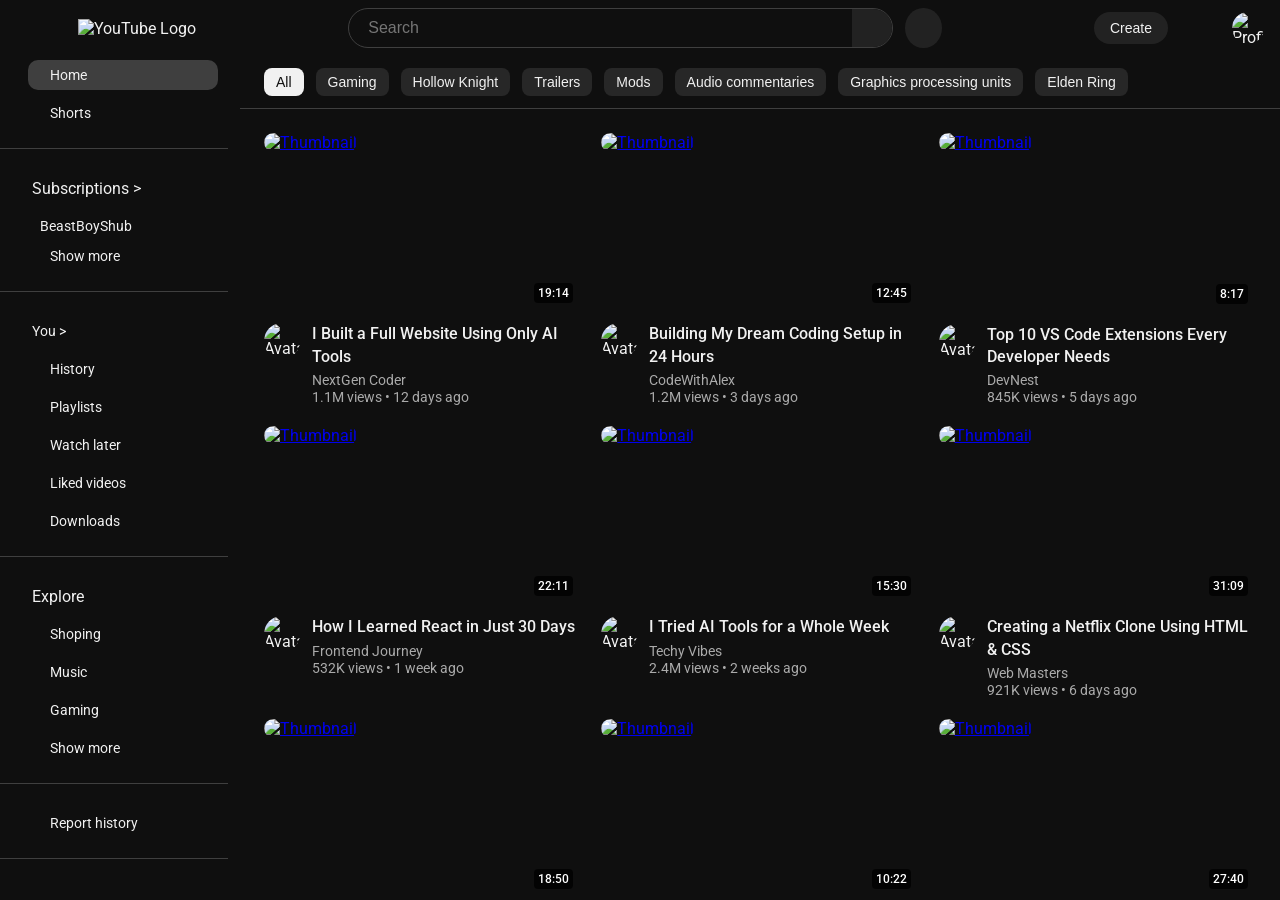
==== index.html @ 4cfa0998 "fix index location" ====
<!doctype html>
<html lang="javascript">

<head>
  <meta charset="UTF-8" />
  <meta name="viewport" content="width=device-width, initial-scale=1.0" />
  <title>YT UI Clone</title>
  <link rel="stylesheet" href="/src/main.css" />
  <link rel="stylesheet" href="/src/header.css" />
  <link rel="stylesheet" href="/src/content.css" />
  <link rel="stylesheet" href="https://cdnjs.cloudflare.com/ajax/libs/font-awesome/7.0.1/css/all.min.css"
    integrity="sha512-2SwdPD6INVrV/lHTZbO2nodKhrnDdJK9/kg2XD1r9uGqPo1cUbujc+IYdlYdEErWNu69gVcYgdxlmVmzTWnetw=="
    crossorigin="anonymous" referrerpolicy="no-referrer" />
</head>

<body>
  <!-- Header -->
  <header class="header">
    <div class="header-left">
      <button class="icon-btn menu-btn" id="menu-toggle">
        <i class="fa-solid fa-bars"></i>
      </button>
      <div class="logo">
        <img src="/src/images/logo.png" alt="YouTube Logo" class="yt-logo" />
      </div>
    </div>

    <div class="header-middle">
      <div class="search-container">
        <input type="text" id="search-input" placeholder="Search" />
        <button class="search-btn" id="search-btn">
          <i class="fa-solid fa-magnifying-glass"></i>
        </button>
      </div>
      <button class="icon-btn mic-btn">
        <i class="fa-solid fa-microphone"></i>
      </button>
    </div>

    <div class="header-right">
      <button class="create-btn">
        <i class="fa-solid fa-plus"></i> Create
      </button>
      <button class="icon-btn bell-btn">
        <i class="fa-regular fa-bell"></i>
      </button>
      <img src="/src/images/yt.png" alt="Profile" class="profile-pic" />
    </div>
  </header>

  <!-- Main -->
  <div class="main-layout">
    <!-- side-bar -->
    <aside class="sidebar" id="sidebar">
      <div class="nav-section">
        <a href="#" class="nav-item active"><span class="nav-icon"><i class="fa-solid fa-house"></i></span>
          Home</a>
        <a href="#" class="nav-item"><span class="nav-icon"><i class="fa-brands fa-tiktok"></i></span>
          Shorts</a>
      </div>
      <hr />
      <div class="nav-section">
        <a href="#" class="nav-item nav-title"> Subscriptions ></a>
        <div class="channels">
          <a href="#" class="nav-item"><img class="channel-logo" src="/src/images/bbs.jpg" alt="" />
            BeastBoyShub</a>
          <a href="#" class="nav-item"><span class="nav-icon"><i class="fa-solid fa-angle-down"></i></span>
            Show more
          </a>
        </div>
      </div>
      <hr />
      <div class="nav-section">
        <a href="#" class="nav-item nav-titlee">You ></a>
        <a href="#" class="nav-item"><span class="nav-icon"><i class="fa-solid fa-clock-rotate-left"></i></span>
          History</a>
        <a href="#" class="nav-item"><span class="nav-icon"><i class="fa-solid fa-bars-staggered"></i></span>
          Playlists</a>
        <a href="#" class="nav-item"><span class="nav-icon"><i class="fa-regular fa-clock"></i></span>
          Watch later</a>
        <a href="#" class="nav-item"><span class="nav-icon"><i class="fa-regular fa-thumbs-up"></i></span>
          Liked videos</a>
        <a href="#" class="nav-item"><span class="nav-icon"><i class="fa-solid fa-arrow-down"></i></span>
          Downloads</a>
      </div>
      <hr />
      <div class="nav-section">
        <a href="#" class="nav-item nav-title"> Explore</a>
        <a href="#" class="nav-item"><span class="nav-icon"><i class="fa-solid fa-bag-shopping"></i></span>
          Shoping</a>
        <a href="#" class="nav-item"><span class="nav-icon"><i class="fa-solid fa-music"></i></span>
          Music</a>
        <a href="#" class="nav-item"><span class="nav-icon"><i class="fa-solid fa-gamepad"></i></span>
          Gaming</a>
        <a href="#" class="nav-item"><span class="nav-icon"><i class="fa-solid fa-angle-down"></i></span>
          Show more</a>
      </div>
      <hr />
      <div class="nav-section">
        <a href="#" class="nav-item"><span class="nav-icon"><i class="fa-regular fa-flag"></i></i></span>
          Report history</a>
      </div>
      <hr>
      <div class="nav-section footer">
        <div class="footer-section">
          <a href="#" class="footer-link">About</a>
          <a href="#" class="footer-link">Contact Us</a>
          <a href="#" class="footer-link">Copyright</a>
        </div>
        <div class="footer-section">
          <a href="#" class="footer-link">Privacy</a>
          <a href="#" class="footer-link">Terms</a>
          <a href="#" class="footer-link">Policy & Safety</a>
        </div>
        <div class="footer-section copyright">© 2026 Google LLC</div>
      </div>
    </aside>

    <aside class="smaller-sidebar">
      <a href="#home" class="sidebar-btn"><span><i class="fa-solid fa-house"></i>
          <h1>Home</h1>
        </span></a>
      <a href="#shorts" class="sidebar-btn"><span><i class="fa-brands fa-tiktok"></i>
          <h1>Shorts</h1>
        </span></a>
      <a href="#subscription" class="sidebar-btn">
        <span><i class="fa-regular fa-circle-play"></i>
          <h1>Subscription</h1>
        </span>
      </a>
      <a href="#explore" class="sidebar-btn">
        <span><i class="fa-regular fa-circle-user">
          </i>
          <h1>Explore</h1>
        </span>
      </a>
    </aside>

    <main class="main-content">
      <div class="filter-pannel" id="flter-pannel">
        <button class="filter-btn active">All</button>
        <button class="filter-btn">Gaming</button>
        <button class="filter-btn">Hollow Knight</button>
        <button class="filter-btn">Trailers</button>
        <button class="filter-btn">Mods</button>
        <button class="filter-btn">Audio commentaries</button>
        <button class="filter-btn">Graphics processing units</button>
        <button class="filter-btn">Elden Ring</button>
      </div>

      <div class="video-grid" id="video-grid">

        <!-- CARD 1 -->
        <!-- CARD 10 -->
        <div class="video-card">
          <div class="thumbnail-container">
            <a href="#">
              <img src="https://images.unsplash.com/photo-1516321497487-e288fb19713f?w=1280&h=720&fit=crop"
                alt="Thumbnail" class="thumbnail">
            </a>
            <span class="video-duration">19:14</span>
          </div>

          <div class="video-info">
            <img src="https://randomuser.me/api/portraits/men/41.jpg" alt="Avatar" class="channel-avatar">

            <div class="video-text">
              <h3 class="video-title">I Built a Full Website Using Only AI Tools</h3>
              <p class="channel-name">NextGen Coder</p>
              <p class="video-stats">1.1M views • 12 days ago</p>
            </div>
          </div>
        </div>

        <div class="video-card">
          <div class="thumbnail-container">
            <a href="#">
              <img src="https://images.unsplash.com/photo-1498050108023-c5249f4df085?w=1280&h=720&fit=crop"
                alt="Thumbnail" class="thumbnail">
            </a>
            <span class="video-duration">12:45</span>
          </div>

          <div class="video-info">
            <img src="https://randomuser.me/api/portraits/men/32.jpg" alt="Avatar" class="channel-avatar">

            <div class="video-text">
              <h3 class="video-title">Building My Dream Coding Setup in 24 Hours</h3>
              <p class="channel-name">CodeWithAlex</p>
              <p class="video-stats">1.2M views • 3 days ago</p>
            </div>
          </div>
        </div>

        <!-- CARD 2 -->
        <div class="video-card">
          <div class="thumbnail-container">
            <a href="#">
              <img src="https://images.unsplash.com/photo-1516321318423-f06f85e504b3?w=1280&h=720&fit=crop"
                alt="Thumbnail" class="thumbnail">
            </a>
            <span class="video-duration">8:17</span>
          </div>

          <div class="video-info">
            <img src="https://randomuser.me/api/portraits/women/44.jpg" alt="Avatar" class="channel-avatar">

            <div class="video-text">
              <h3 class="video-title">Top 10 VS Code Extensions Every Developer Needs</h3>
              <p class="channel-name">DevNest</p>
              <p class="video-stats">845K views • 5 days ago</p>
            </div>
          </div>
        </div>

        <!-- CARD 3 -->
        <div class="video-card">
          <div class="thumbnail-container">
            <a href="#">
              <img src="https://images.unsplash.com/photo-1504384308090-c894fdcc538d?w=1280&h=720&fit=crop"
                alt="Thumbnail" class="thumbnail">
            </a>
            <span class="video-duration">22:11</span>
          </div>

          <div class="video-info">
            <img src="https://randomuser.me/api/portraits/men/55.jpg" alt="Avatar" class="channel-avatar">

            <div class="video-text">
              <h3 class="video-title">How I Learned React in Just 30 Days</h3>
              <p class="channel-name">Frontend Journey</p>
              <p class="video-stats">532K views • 1 week ago</p>
            </div>
          </div>
        </div>

        <!-- CARD 4 -->
        <div class="video-card">
          <div class="thumbnail-container">
            <a href="#">
              <img src="https://images.unsplash.com/photo-1518770660439-4636190af475?w=1280&h=720&fit=crop"
                alt="Thumbnail" class="thumbnail">
            </a>
            <span class="video-duration">15:30</span>
          </div>

          <div class="video-info">
            <img src="https://randomuser.me/api/portraits/women/12.jpg" alt="Avatar" class="channel-avatar">

            <div class="video-text">
              <h3 class="video-title">I Tried AI Tools for a Whole Week</h3>
              <p class="channel-name">Techy Vibes</p>
              <p class="video-stats">2.4M views • 2 weeks ago</p>
            </div>
          </div>
        </div>

        <!-- CARD 5 -->
        <div class="video-card">
          <div class="thumbnail-container">
            <a href="#">
              <img src="https://images.unsplash.com/photo-1496171367470-9ed9a91ea931?w=1280&h=720&fit=crop"
                alt="Thumbnail" class="thumbnail">
            </a>
            <span class="video-duration">31:09</span>
          </div>

          <div class="video-info">
            <img src="https://randomuser.me/api/portraits/men/77.jpg" alt="Avatar" class="channel-avatar">

            <div class="video-text">
              <h3 class="video-title">Creating a Netflix Clone Using HTML & CSS</h3>
              <p class="channel-name">Web Masters</p>
              <p class="video-stats">921K views • 6 days ago</p>
            </div>
          </div>
        </div>

        <!-- CARD 6 -->
        <div class="video-card">
          <div class="thumbnail-container">
            <a href="#">
              <img src="https://images.unsplash.com/photo-1521737604893-d14cc237f11d?w=1280&h=720&fit=crop"
                alt="Thumbnail" class="thumbnail">
            </a>
            <span class="video-duration">18:50</span>
          </div>

          <div class="video-info">
            <img src="https://randomuser.me/api/portraits/women/65.jpg" alt="Avatar" class="channel-avatar">

            <div class="video-text">
              <h3 class="video-title">Day in the Life of a Computer Science Student</h3>
              <p class="channel-name">Campus Logs</p>
              <p class="video-stats">410K views • 4 days ago</p>
            </div>
          </div>
        </div>

        <!-- CARD 7 -->
        <div class="video-card">
          <div class="thumbnail-container">
            <a href="#">
              <img src="https://images.unsplash.com/photo-1488590528505-98d2b5aba04b?w=1280&h=720&fit=crop"
                alt="Thumbnail" class="thumbnail">
            </a>
            <span class="video-duration">10:22</span>
          </div>

          <div class="video-info">
            <img src="https://randomuser.me/api/portraits/men/18.jpg" alt="Avatar" class="channel-avatar">

            <div class="video-text">
              <h3 class="video-title">JavaScript Projects You Should Build Right Now</h3>
              <p class="channel-name">Code Sphere</p>
              <p class="video-stats">678K views • 2 days ago</p>
            </div>
          </div>
        </div>

        <!-- CARD 8 -->
        <div class="video-card">
          <div class="thumbnail-container">
            <a href="#">
              <img src="https://images.unsplash.com/photo-1517694712202-14dd9538aa97?w=1280&h=720&fit=crop"
                alt="Thumbnail" class="thumbnail">
            </a>
            <span class="video-duration">27:40</span>
          </div>

          <div class="video-info">
            <img src="https://randomuser.me/api/portraits/women/21.jpg" alt="Avatar" class="channel-avatar">

            <div class="video-text">
              <h3 class="video-title">Can You Learn Web Development Without College?</h3>
              <p class="channel-name">Future Dev</p>
              <p class="video-stats">1.8M views • 1 month ago</p>
            </div>
          </div>
        </div>

        <!-- CARD 9 -->
        <div class="video-card">
          <div class="thumbnail-container">
            <a href="#">
              <img src="https://images.unsplash.com/photo-1461749280684-dccba630e2f6?w=1280&h=720&fit=crop"
                alt="Thumbnail" class="thumbnail">
            </a>
            <span class="video-duration">14:58</span>
          </div>

          <div class="video-info">
            <img src="https://randomuser.me/api/portraits/men/91.jpg" alt="Avatar" class="channel-avatar">

            <div class="video-text">
              <h3 class="video-title">My First Freelance Client Paid Me THIS Much</h3>
              <p class="channel-name">Digital Hustle</p>
              <p class="video-stats">759K views • 9 days ago</p>
            </div>
          </div>
        </div>

      </div>
    </main>
  </div>
</body>

</html>
---- src/main.css ----
@import url("https://fonts.googleapis.com/css2?family=Roboto:ital,wght@0,100..900;1,100..900&display=swap");

:root {
  --bg-main: #0f0f0f;
  --bg-hover: #3f3f3f;
  --bg-search: #121212;
  --border-color: #3f3f3f;
  --text-primary: #f1f1f1;
  --text-secondary: #aaaaaa;
  --btn-bg: #222222;
  --pill-bg: #272727;
  --pill-bg-active: #f1f1f1;
  --pill-text-active: #0f0f0f;
  --font-stack: "Roboto", Arial, sans-serif;
}

* {
  margin: 0;
  padding: 0;
  box-sizing: border-box;
}

body {
  background-color: var(--bg-main);
  color: var(--text-primary);
  font-family: var(--font-stack);
  height: 100vh;
}
---- src/header.css ----
.header {
  background-color: var(--bg-main);
  display: flex;
  justify-content: space-between;
  align-items: center;
  height: 56px;
  padding: 0 16px;
  position: sticky;
  top: 0;
  z-index: 1000;
}

.header-left,
.header-middle,
.header-right {
  display: flex;
  align-items: center;
  gap: 12px;
  padding-left: 10px;
}

.yt-logo {
  height: 20px;
}

.icon-btn {
  background: none;
  border: none;
  color: var(--text-primary);
  font-size: 20px;
  cursor: pointer;
  border-radius: 50%;
  width: 40px;
  height: 40px;
  display: flex;
  justify-content: center;
  align-items: center;
}

.icon-btn:hover {
  background-color: var(--bg-hover);
}

.search-container {
  height: 40px;
  display: flex;
  justify-content: flex-end;
  align-items: center;
  border: 1px solid var(--border-color);
  border-radius: 40px;
  flex-shrink: 1;
  max-width: 600px;
  width: 100%;
}

#search-input {
  width: clamp(150px, 40vw, 500px);
  border: none;
  background-color: transparent;
  color: var(--text-primary);
  padding: 0 0 0 16px;
  outline: none;
  font-size: 16px;
}

.search-btn {
  display: flex;
  justify-content: center;
  align-items: center;
  border: none;
  border-radius: 0 40px 40px 0;
  background-color: var(--btn-bg);
  color: var(--text-primary);
  padding: 0 20px;
  height: 100%;
  cursor: pointer;
}

.search-btn:hover {
  background-color: var(--bg-hover);
}

.mic-btn {
  background-color: var(--btn-bg);
  font-size: 16px;
}

.create-btn {
  background-color: var(--btn-bg);
  color: var(--text-primary);
  border: none;
  border-radius: 18px;
  padding: 8px 16px;
  font-weight: 500;
  font-size: 14px;
  cursor: pointer;
  white-space: nowrap;
}

.create-btn:hover {
  background-color: var(--bg-hover);
}

.profile-pic {
  height: 32px;
  width: 32px;
  cursor: pointer;
  border-radius: 50%;
}

@media screen and (max-width: 1000px) {
  .header {
    padding: 0 14px;
  }
  .header-left {
    padding-left: 0;
  }
}

@media screen and (max-width: 600px) {
  .header-middle {
    flex: 1;
    justify-content: flex-end;
  }

  .search-container {
    width: 40px;
    border: none;
  }

  #search-input {
    display: none;
  }
  .search-btn {
    width: 40px;
    height: 40px;
    border-radius: 50%;
    padding: 0;
  }
}

@media screen and (max-width: 490px) {
  .mic-btn {
    display: none;
  }
  .bell-btn {
    display: none;
  }
}

@media screen and (max-width: 300px) {
  .create-btn {
    display: none;
  }
}
---- src/content.css ----
.main-layout {
  display: flex;
  height: calc(100vh - 56px);
}

.sidebar {
  background-color: var(--bg-main);
  width: 240px;
  padding-right: 12px;
  overflow-y: auto;
  display: flex;
  flex-direction: column;
  gap: 20px;
}

hr {
  border: none;
  border-top: 1px solid var(--border-color);
}

.nav-section {
  padding: 4px 10px 0 10px;
  display: flex;
  flex-direction: column;
  gap: 8px;
}

.nav-item {
  display: flex;
  align-items: center;
  margin: 0px 0px 0px 18px;
  color: var(--text-primary);
  text-decoration: none;
  font-size: 14px;
  border-radius: 10px;
  padding: 2px 4px;
  height: 30px;
}

.nav-item:hover,
.nav-item.active {
  background-color: var(--bg-hover);
}

.nav-title {
  font-size: 16px;
}

.channels {
  display: flex;
  flex-direction: column;
  justify-content: center;
}

.channel-logo {
  margin: 4px;
  height: 24px;
  border-radius: 50%;
}

.nav-icon {
  margin-right: 10px;
  font-size: 16px;
  padding: 4px;
}

.footer-section {
  padding: 16px 24px 0px;
  gap: 10px;
  white-space: nowrap;
}

.footer-link {
  text-decoration: none;
  padding-left: 4px;
  font-size: 10px;
  color: var(--text-secondary);
}

.footer-link:hover {
  color: gray;
}

.copyright {
  font-size: 10px;
  padding: 10px;
  text-align: center;
  color: gray;
}

.sidebar::-webkit-scrollbar {
  width: 8px;
}
.sidebar::-webkit-scrollbar-thumb {
  background: transparent;
  border-radius: 4px;
}
.sidebar:hover::-webkit-scrollbar-thumb {
  background: #717171;
}

/* smaller sidebar */

.smaller-sidebar {
  background-color: var(--bg-main);
  width: 64px;
  display: none;
  flex-direction: column;
  align-items: center;
  gap: 16px;
  padding-top: 4px;
}

.sidebar-btn {
  text-decoration: none;
  color: var(--text-primary);
  font-size: 26px;
  background: blue;
  display: flex;
  align-items: center;
  justify-content: center;
  text-align: center;
  padding: 10px 2px;
  height: 74px;
  width: 60px;
  border-radius: 8px;
  background: none;
}

.sidebar-btn:hover {
  background-color: var(--bg-hover);
}

.sidebar-btn h1 {
  font-size: 10px;
}

.main-content {
  flex: 1;
  overflow-y: auto;
  background-color: var(--bg-main);
}

.main-content::-webkit-scrollbar {
  width: 8px;
}
.main-content::-webkit-scrollbar-thumb {
  background: transparent;
  border-radius: 4px;
}
.main-content:hover::-webkit-scrollbar-thumb {
  background: #717171;
}

.filter-pannel {
  display: flex;
  gap: 12px;
  align-items: center;
  padding: 12px 24px;
  position: sticky;
  top: 0;
  z-index: 10;
  overflow-x: auto;
  border-bottom: 1px solid var(--border-color);
  background-color: var(--bg-main);
}

.filter-pannel::-webkit-scrollbar {
  display: none;
}

.filter-btn {
  background: var(--pill-bg);
  color: var(--text-primary);
  border: none;
  border-radius: 8px;
  padding: 6px 12px;
  font-size: 14px;
  font-weight: 500;
  white-space: nowrap;
  cursor: pointer;
  transition: background-color 0.2s;
}

.filter-btn:hover {
  background-color: var(--border-color);
}
.filter-btn.active {
  background-color: var(--pill-bg-active);
  color: var(--pill-text-active);
}

/* video grid */
.video-grid {
  display: grid;
  grid-template-columns: repeat(auto-fit, minmax(300px, 1fr));
  gap: 20px;
  padding: 24px;
}

.video-card {
  display: flex;
  flex-direction: column;
  gap: 12px;
  cursor: pointer;
}

.thumbnail-container {
  position: relative;
  width: 100%;
  aspect-ratio: 16 / 9;
}

.thumbnail {
  width: 100%;
  height: 100%;
  object-fit: cover;
  border-radius: 12px;
}

.video-duration {
  position: absolute;
  bottom: 8px;
  right: 8px;
  background-color: rgba(0, 0, 0, 0.8);
  color: white;
  font-size: 12px;
  font-weight: 500;
  padding: 3px 4px;
  border-radius: 4px;
}

.video-info {
  display: flex;
  gap: 12px;
  align-items: flex-start;
}

.channel-avatar {
  width: 36px;
  height: 36px;
  border-radius: 50%;
}

.video-text {
  display: flex;
  flex-direction: column;
}

.video-title {
  font-size: 16px;
  font-weight: 500;
  line-height: 1.4;
  color: var(--text-primary);
  display: -webkit-box;
  -webkit-line-clamp: 2;
  -webkit-box-orient: vertical;
  overflow: hidden;
  margin-bottom: 4px;
}

.channel-name,
.video-stats {
  font-size: 14px;
  color: var(--text-secondary);
  line-height: 1.2;
}

.channel-name:hover {
  color: var(--text-primary);
}

@media screen and (max-width: 1000px) {
  #search-input {
    width: 100px;
  }
  .sidebar {
    display: none;
  }
  .smaller-sidebar {
    display: flex;
  }
  .video-grid {
    grid-template-columns: repeat(auto-fit, minmax(250px, 1fr));
  }
}

@media screen and (max-width: 600px) {
  .smaller-sidebar {
    display: none;
  }
}
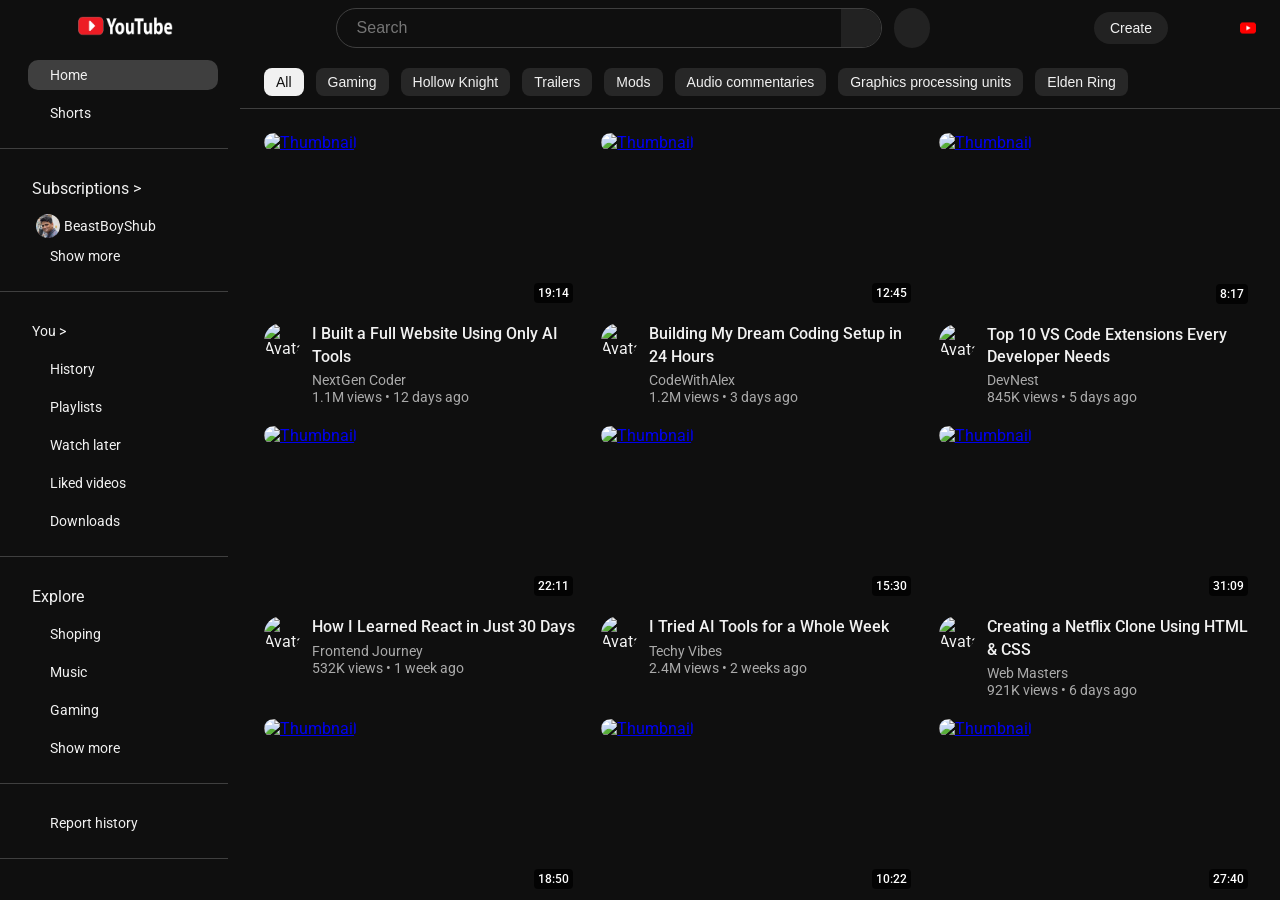
==== commit 8cbdd50e: "Change HTML language attribute from 'javascript' to 'en'" ====
--- a/index.html
+++ b/index.html
@@ -1,10 +1,11 @@
 <!doctype html>
-<html lang="javascript">
+<html lang="en">
 
 <head>
   <meta charset="UTF-8" />
   <meta name="viewport" content="width=device-width, initial-scale=1.0" />
   <title>YT UI Clone</title>
+  <link rel="icon" type="image/png" href="/src/images/yt.png" />
   <link rel="stylesheet" href="/src/main.css" />
   <link rel="stylesheet" href="/src/header.css" />
   <link rel="stylesheet" href="/src/content.css" />
@@ -365,4 +366,4 @@
   </div>
 </body>
 
-</html>+</html>
